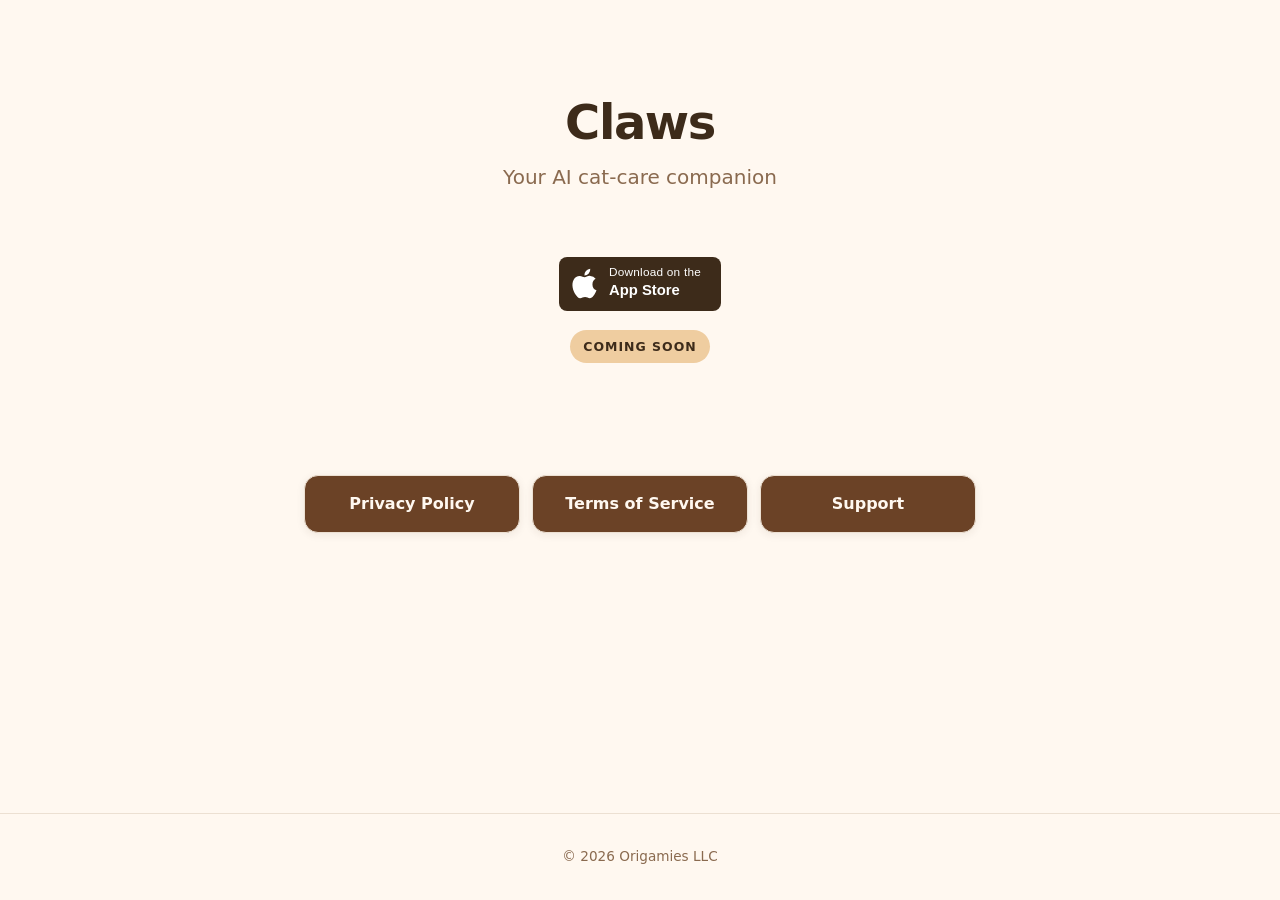
==== index.html @ 0e75b4c5 "Add Claws marketing website (home, support, placeholder terms/privacy) Co-Authored-By: Claude Opus 4" ====
<!DOCTYPE html>
<html lang="en">
<head>
  <meta charset="UTF-8">
  <meta name="viewport" content="width=device-width, initial-scale=1.0">
  <title>Claws — Your AI cat-care companion</title>
  <meta name="description" content="Claws is your AI cat-care companion. Chat about your cat, track their weight, log food they love, and stay on top of reminders. Coming soon to iOS.">
  <link rel="stylesheet" href="styles.css">
</head>
<body>

  <main>
    <section class="hero">
      <div class="container">
        <h1>Claws</h1>
        <p class="tagline">Your AI cat-care companion</p>

        <div class="app-store-group">
          <span class="app-store-badge" role="img" aria-label="Download on the App Store">
            <!-- Apple App Store Badge SVG -->
            <svg xmlns="http://www.w3.org/2000/svg" viewBox="0 0 120 40" width="162" height="54">
              <rect width="120" height="40" rx="6" fill="#3D2B1A"/>
              <g fill="#fff">
                <path d="M24.77 20.3a4.95 4.95 0 0 1 2.36-4.15 5.07 5.07 0 0 0-3.99-2.16c-1.68-.18-3.31 1.01-4.17 1.01-.87 0-2.19-.99-3.62-.96a5.31 5.31 0 0 0-4.47 2.73c-1.93 3.34-.49 8.27 1.36 10.97.93 1.33 2.02 2.81 3.45 2.76 1.4-.06 1.92-.89 3.61-.89 1.68 0 2.16.89 3.62.86 1.5-.03 2.44-1.33 3.33-2.67a11.1 11.1 0 0 0 1.52-3.09 4.79 4.79 0 0 1-2.99-4.41zM22.04 12.21a4.87 4.87 0 0 0 1.12-3.49 4.96 4.96 0 0 0-3.21 1.66 4.64 4.64 0 0 0-1.14 3.37 4.11 4.11 0 0 0 3.23-1.54z"/>
              </g>
              <g fill="#fff">
                <text x="37" y="14" font-family="-apple-system, BlinkMacSystemFont, 'Segoe UI', Roboto, Helvetica, Arial, sans-serif" font-size="8.75" letter-spacing="0.02em" fill="#fff">Download on the</text>
                <text x="37" y="28" font-family="-apple-system, BlinkMacSystemFont, 'Segoe UI', Roboto, Helvetica, Arial, sans-serif" font-size="11" font-weight="700" fill="#fff">App Store</text>
              </g>
            </svg>
          </span>
          <span class="coming-soon">Coming Soon</span>
        </div>
      </div>
    </section>

    <section class="container">
      <div class="link-cards">
        <a href="privacy.html" class="link-card">Privacy Policy</a>
        <a href="terms.html" class="link-card">Terms of Service</a>
        <a href="support.html" class="link-card">Support</a>
      </div>
    </section>
  </main>

  <footer class="site-footer">
    <div class="container">
      &copy; 2026 Origamies LLC
    </div>
  </footer>

</body>
</html>
---- styles.css ----
/* ===== Reset & Base ===== */
*,
*::before,
*::after {
  margin: 0;
  padding: 0;
  box-sizing: border-box;
}

:root {
  --bg: #FFF8F0;          /* cream — primary background */
  --surface: #FFFBF5;     /* card surface */
  --amber: #D4854A;       /* brand / accent */
  --amber-dark: #B5673A;  /* hover / deeper accent */
  --golden: #EFCDA0;      /* soft accent / pill */
  --coral: #E08B6D;       /* warm accent */
  --espresso: #6B4226;    /* primary text / dark cards */
  --espresso-light: #8A6A4F; /* secondary text */
  --ink: #3D2B1A;         /* darkest — headings / wordmark */
  --border: #ECE0D2;      /* subtle warm border */
}

html {
  font-size: 16px;
  scroll-behavior: smooth;
}

body {
  font-family: -apple-system, BlinkMacSystemFont, "SF Pro Text", "SF Pro Display", system-ui, sans-serif;
  background-color: var(--bg);
  color: var(--espresso);
  line-height: 1.6;
  min-height: 100vh;
  display: flex;
  flex-direction: column;
  -webkit-font-smoothing: antialiased;
}

a {
  color: var(--espresso);
  text-decoration: none;
}

img {
  max-width: 100%;
  height: auto;
}

/* ===== Layout ===== */
.container {
  max-width: 720px;
  margin: 0 auto;
  padding: 0 1.5rem;
  width: 100%;
}

main {
  flex: 1;
}

/* ===== Header / Nav ===== */
.site-header {
  padding: 1.25rem 0;
}

.site-header .container {
  display: flex;
  align-items: center;
}

.site-header .logo {
  font-size: 1.25rem;
  font-weight: 700;
  letter-spacing: -0.02em;
}

.back-link {
  font-size: 0.95rem;
  font-weight: 500;
  display: inline-flex;
  align-items: center;
  gap: 0.35rem;
  transition: opacity 0.2s;
}

.back-link:hover {
  opacity: 0.7;
}

/* ===== Hero ===== */
.hero {
  text-align: center;
  padding: 6rem 0 3rem;
}

.hero h1 {
  font-size: 3rem;
  font-weight: 800;
  letter-spacing: -0.03em;
  line-height: 1.1;
  margin-bottom: 0.75rem;
  color: var(--ink);
}

.hero .tagline {
  font-size: 1.25rem;
  font-weight: 400;
  color: var(--espresso-light);
  margin-bottom: 4rem;
}

/* ===== App Store Badge ===== */
.app-store-group {
  display: flex;
  flex-direction: column;
  align-items: center;
  gap: 0.75rem;
}

.app-store-badge {
  display: inline-block;
  cursor: default;
  transition: opacity 0.2s;
}

.app-store-badge svg {
  height: 54px;
  width: 300px;
}

.coming-soon {
  display: inline-block;
  font-size: 0.78rem;
  font-weight: 700;
  color: var(--ink);
  background: var(--golden);
  letter-spacing: 0.08em;
  text-transform: uppercase;
  padding: 0.4rem 0.85rem;
  border-radius: 999px;
}

/* ===== Link Cards ===== */
.link-cards {
  display: flex;
  justify-content: center;
  gap: 0.75rem;
  padding: 4rem 0 3rem;
}

.link-card {
  display: flex;
  align-items: center;
  justify-content: center;
  width: calc((100% - 1.5rem) / 3);
  padding: 0.95rem 0.75rem;
  border-radius: 14px;
  background: var(--espresso);
  color: var(--bg);
  border: 1.5px solid var(--border);
  box-shadow: 0 2px 8px rgba(61, 43, 26, 0.08);
  font-weight: 600;
  font-size: 1rem;
  text-align: center;
  transition: box-shadow 0.2s, transform 0.15s;
}

.link-card:hover {
  box-shadow: 0 6px 18px rgba(61, 43, 26, 0.14);
  transform: translateY(-2px);
}

/* ===== Content Pages (Privacy, Terms, Support) ===== */
.page-content {
  padding: 2rem 0 4rem;
}

.page-content h1 {
  font-size: 2rem;
  font-weight: 800;
  letter-spacing: -0.02em;
  margin-bottom: 0.5rem;
  color: var(--ink);
}

.page-content .subtitle {
  color: var(--espresso-light);
  margin-bottom: 2rem;
  font-size: 0.95rem;
}

.page-content h2 {
  font-size: 1.2rem;
  font-weight: 700;
  margin-top: 2rem;
  margin-bottom: 0.5rem;
  color: var(--ink);
}

.page-content p,
.page-content ul {
  margin-bottom: 1rem;
  color: var(--espresso-light);
}

.page-content ul {
  padding-left: 1.5rem;
}

.page-content li {
  margin-bottom: 0.35rem;
}

.page-content a {
  color: var(--espresso);
  font-weight: 600;
  border-bottom: 2px solid var(--amber);
  transition: border-color 0.2s;
}

.page-content a:hover {
  border-color: var(--amber-dark);
}

/* Placeholder (Terms / Privacy work-in-progress) */
.placeholder {
  font-size: 1.15rem;
  color: var(--espresso-light);
  padding: 1.5rem 0 3rem;
}

/* ===== FAQ ===== */
.faq-item {
  background: var(--surface);
  border: 1.5px solid var(--border);
  border-radius: 12px;
  padding: 1.25rem 1.5rem;
  margin-bottom: 0.75rem;
}

.faq-item h3 {
  font-size: 1rem;
  font-weight: 700;
  margin-bottom: 0.4rem;
  color: var(--ink);
}

.faq-item p {
  font-size: 0.95rem;
  margin-bottom: 0;
}

/* ===== Contact Box ===== */
.contact-box {
  background: var(--espresso);
  color: var(--bg);
  border-radius: 16px;
  padding: 2rem;
  text-align: center;
  margin-bottom: 2.5rem;
}

.contact-box h2 {
  color: var(--bg);
  margin-top: 0;
  margin-bottom: 0.5rem;
}

.contact-box p {
  color: rgba(255, 248, 240, 0.78);
  margin-bottom: 1rem;
}

.contact-box a {
  color: var(--golden);
  font-weight: 700;
  font-size: 1.1rem;
  border-bottom: 2px solid transparent;
  transition: border-color 0.2s;
}

.contact-box a:hover {
  border-color: var(--golden);
}

/* ===== Footer ===== */
.site-footer {
  padding: 2rem 0;
  text-align: center;
  font-size: 0.85rem;
  color: var(--espresso-light);
  border-top: 1px solid var(--border);
}

/* ===== Responsive ===== */
@media (max-width: 600px) {
  .hero {
    padding: 4rem 0 2rem;
  }

  .hero h1 {
    font-size: 2.25rem;
  }

  .hero .tagline {
    font-size: 1.1rem;
  }

  .link-cards {
    flex-direction: column;
    align-items: center;
  }

  .link-card {
    width: 70%;
  }

  .page-content h1 {
    font-size: 1.6rem;
  }

  .contact-box {
    padding: 1.5rem;
  }
}
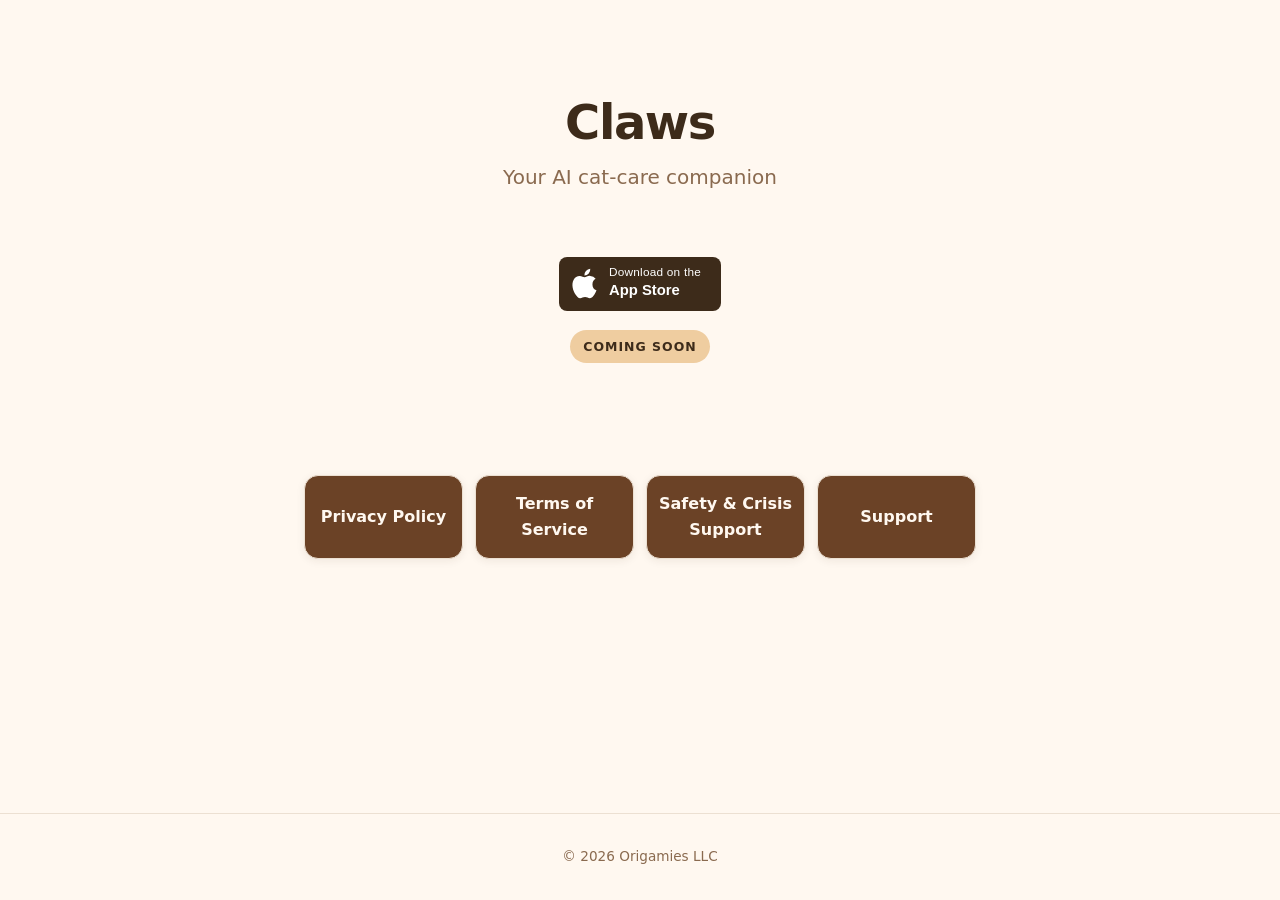
==== commit 4e9e42c7: "Update ToS & Privacy Policy; add Safety & Crisis Support page - New safety.html: crisis resources (9" ====
--- a/index.html
+++ b/index.html
@@ -38,6 +38,7 @@
       <div class="link-cards">
         <a href="privacy.html" class="link-card">Privacy Policy</a>
         <a href="terms.html" class="link-card">Terms of Service</a>
+        <a href="safety.html" class="link-card">Safety &amp; Crisis Support</a>
         <a href="support.html" class="link-card">Support</a>
       </div>
     </section>
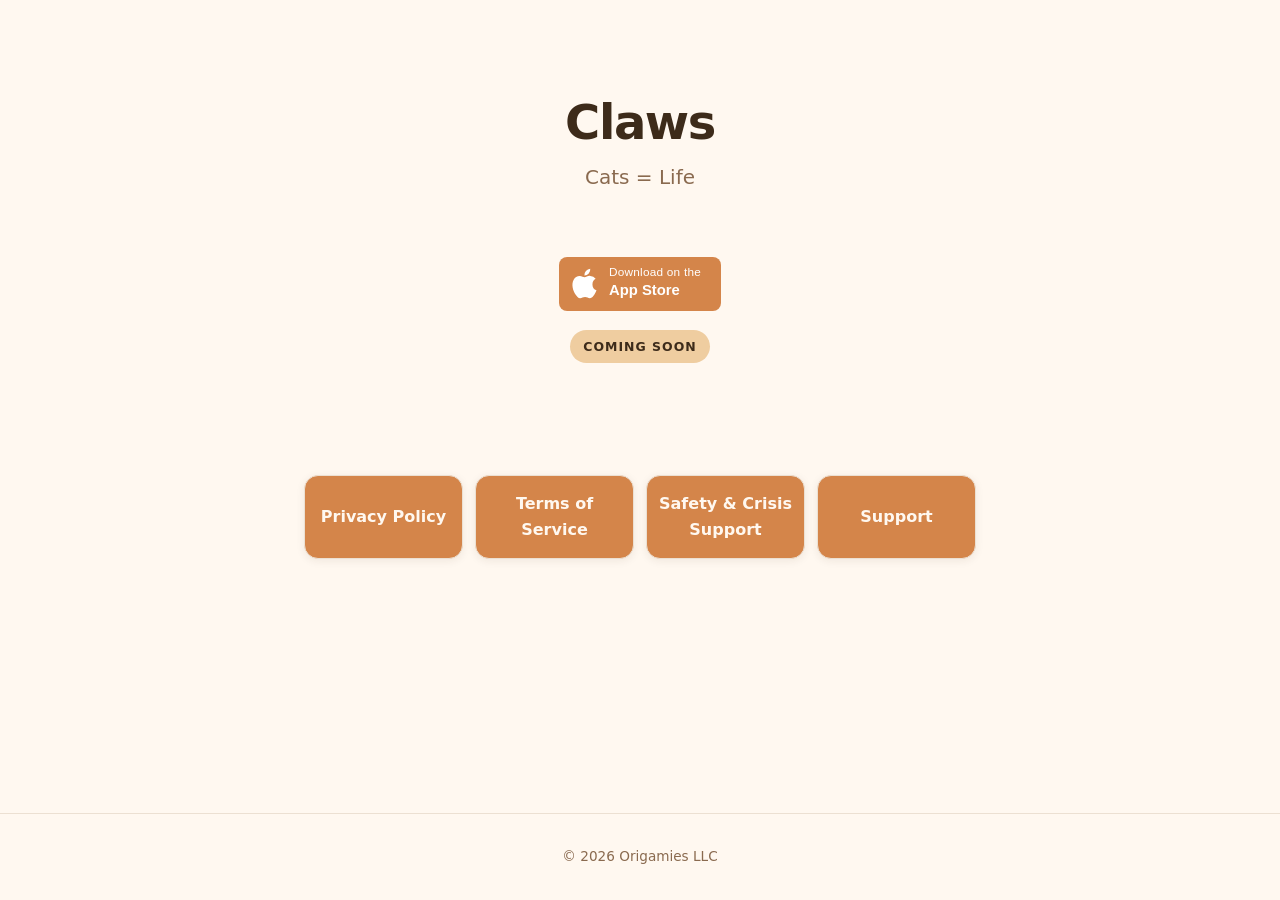
==== commit d05f37fb: "Homepage: orange buttons + App Store badge, Cats = Life tagline Link cards and the App Store badge b" ====
--- a/index.html
+++ b/index.html
@@ -13,13 +13,13 @@
     <section class="hero">
       <div class="container">
         <h1>Claws</h1>
-        <p class="tagline">Your AI cat-care companion</p>
+        <p class="tagline">Cats = Life</p>
 
         <div class="app-store-group">
           <span class="app-store-badge" role="img" aria-label="Download on the App Store">
             <!-- Apple App Store Badge SVG -->
             <svg xmlns="http://www.w3.org/2000/svg" viewBox="0 0 120 40" width="162" height="54">
-              <rect width="120" height="40" rx="6" fill="#3D2B1A"/>
+              <rect width="120" height="40" rx="6" fill="#D4854A"/>
               <g fill="#fff">
                 <path d="M24.77 20.3a4.95 4.95 0 0 1 2.36-4.15 5.07 5.07 0 0 0-3.99-2.16c-1.68-.18-3.31 1.01-4.17 1.01-.87 0-2.19-.99-3.62-.96a5.31 5.31 0 0 0-4.47 2.73c-1.93 3.34-.49 8.27 1.36 10.97.93 1.33 2.02 2.81 3.45 2.76 1.4-.06 1.92-.89 3.61-.89 1.68 0 2.16.89 3.62.86 1.5-.03 2.44-1.33 3.33-2.67a11.1 11.1 0 0 0 1.52-3.09 4.79 4.79 0 0 1-2.99-4.41zM22.04 12.21a4.87 4.87 0 0 0 1.12-3.49 4.96 4.96 0 0 0-3.21 1.66 4.64 4.64 0 0 0-1.14 3.37 4.11 4.11 0 0 0 3.23-1.54z"/>
               </g>
--- a/styles.css
+++ b/styles.css
@@ -155,7 +155,7 @@
   width: calc((100% - 1.5rem) / 3);
   padding: 0.95rem 0.75rem;
   border-radius: 14px;
-  background: var(--espresso);
+  background: var(--amber);
   color: var(--bg);
   border: 1.5px solid var(--border);
   box-shadow: 0 2px 8px rgba(61, 43, 26, 0.08);
@@ -166,6 +166,7 @@
 }
 
 .link-card:hover {
+  background: var(--amber-dark);
   box-shadow: 0 6px 18px rgba(61, 43, 26, 0.14);
   transform: translateY(-2px);
 }
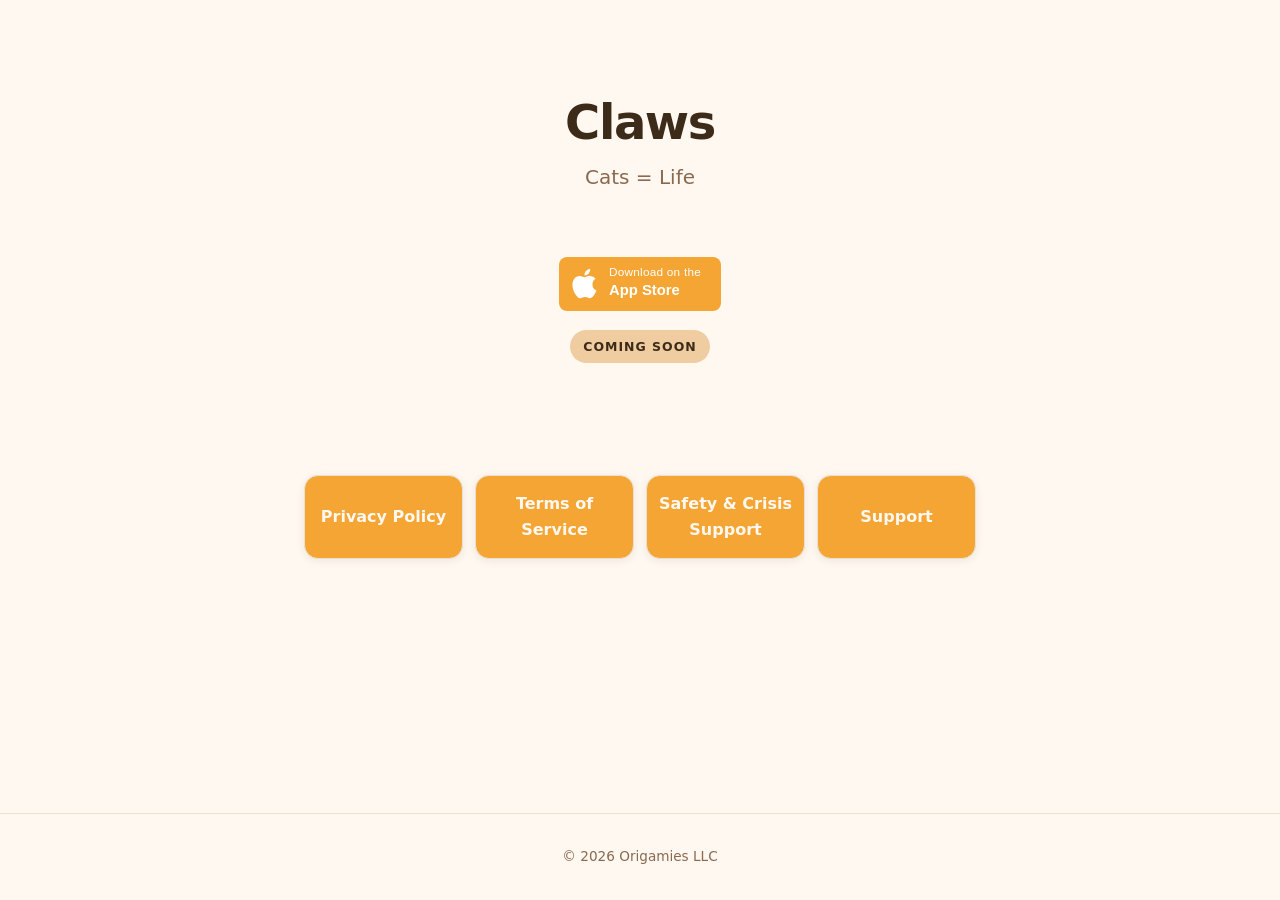
==== commit 0ce011c6: "Homepage: use brighter send-button orange (#F4A534) for buttons + badge Co-Authored-By: Claude Opus " ====
--- a/index.html
+++ b/index.html
@@ -19,7 +19,7 @@
           <span class="app-store-badge" role="img" aria-label="Download on the App Store">
             <!-- Apple App Store Badge SVG -->
             <svg xmlns="http://www.w3.org/2000/svg" viewBox="0 0 120 40" width="162" height="54">
-              <rect width="120" height="40" rx="6" fill="#D4854A"/>
+              <rect width="120" height="40" rx="6" fill="#F4A534"/>
               <g fill="#fff">
                 <path d="M24.77 20.3a4.95 4.95 0 0 1 2.36-4.15 5.07 5.07 0 0 0-3.99-2.16c-1.68-.18-3.31 1.01-4.17 1.01-.87 0-2.19-.99-3.62-.96a5.31 5.31 0 0 0-4.47 2.73c-1.93 3.34-.49 8.27 1.36 10.97.93 1.33 2.02 2.81 3.45 2.76 1.4-.06 1.92-.89 3.61-.89 1.68 0 2.16.89 3.62.86 1.5-.03 2.44-1.33 3.33-2.67a11.1 11.1 0 0 0 1.52-3.09 4.79 4.79 0 0 1-2.99-4.41zM22.04 12.21a4.87 4.87 0 0 0 1.12-3.49 4.96 4.96 0 0 0-3.21 1.66 4.64 4.64 0 0 0-1.14 3.37 4.11 4.11 0 0 0 3.23-1.54z"/>
               </g>
--- a/styles.css
+++ b/styles.css
@@ -12,6 +12,8 @@
   --surface: #FFFBF5;     /* card surface */
   --amber: #D4854A;       /* brand / accent */
   --amber-dark: #B5673A;  /* hover / deeper accent */
+  --orange: #F4A534;      /* app send-button orange — homepage buttons */
+  --orange-dark: #DA8E20; /* hover for --orange */
   --golden: #EFCDA0;      /* soft accent / pill */
   --coral: #E08B6D;       /* warm accent */
   --espresso: #6B4226;    /* primary text / dark cards */
@@ -155,7 +157,7 @@
   width: calc((100% - 1.5rem) / 3);
   padding: 0.95rem 0.75rem;
   border-radius: 14px;
-  background: var(--amber);
+  background: var(--orange);
   color: var(--bg);
   border: 1.5px solid var(--border);
   box-shadow: 0 2px 8px rgba(61, 43, 26, 0.08);
@@ -166,7 +168,7 @@
 }
 
 .link-card:hover {
-  background: var(--amber-dark);
+  background: var(--orange-dark);
   box-shadow: 0 6px 18px rgba(61, 43, 26, 0.14);
   transform: translateY(-2px);
 }
